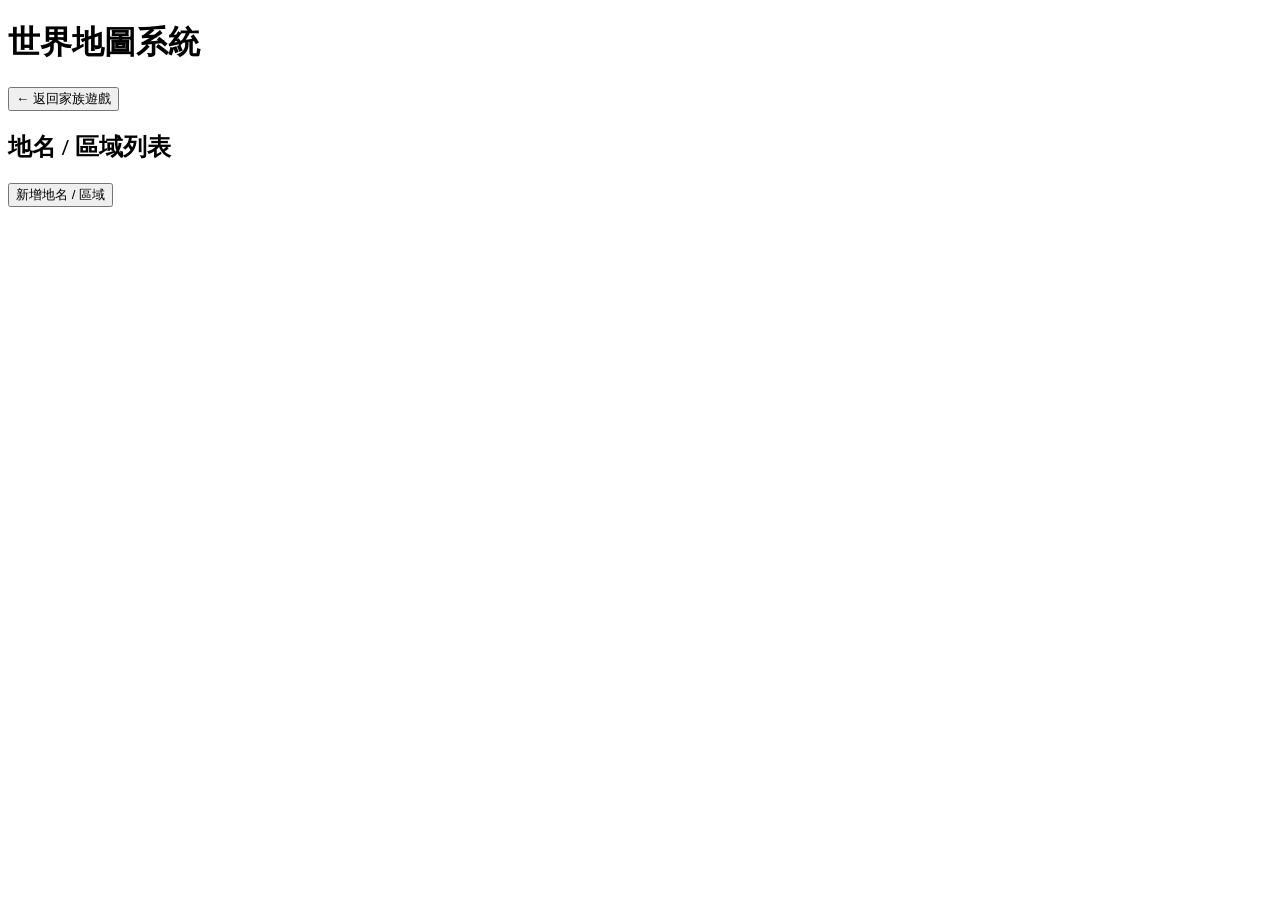
==== map.html @ db8e3d36 "Add files via upload" ====
<!DOCTYPE html>
<html lang="zh-Hant">
<head>
  <meta charset="UTF-8" />
  <title>世界地圖系統</title>
  <meta name="viewport" content="width=device-width, initial-scale=1">
  <link rel="stylesheet" href="css/style.css" />
</head>
<body>
  <div class="app">
    <header class="top-bar">
      <h1>世界地圖系統</h1>
      <button onclick="window.location='index.html'" class="back-btn">← 返回家族遊戲</button>
    </header>
    <section class="panel">
      <h2>地名 / 區域列表</h2>
      <div id="regionList"></div>
      <button id="addRegionBtn" class="primary-btn">新增地名 / 區域</button>
    </section>
    <section id="editorPanel" class="panel" style="display:none;">
      <h2 id="editorTitle">編輯地區</h2>
      <label>名稱 <input id="regionName" /></label>
      <label>描述 <textarea id="regionDesc"></textarea></label>
      <button id="saveRegionBtn" class="primary-btn">儲存</button>
      <button id="cancelEditBtn" class="secondary-btn">取消</button>
    </section>
  </div>
  <script src="js/constants.js"></script>
  <script src="js/state.js"></script>
  <script src="js/utils.js"></script>
  <script src="js/storage.js"></script>
  <script src="js/map.js"></script>
</body>
</html>
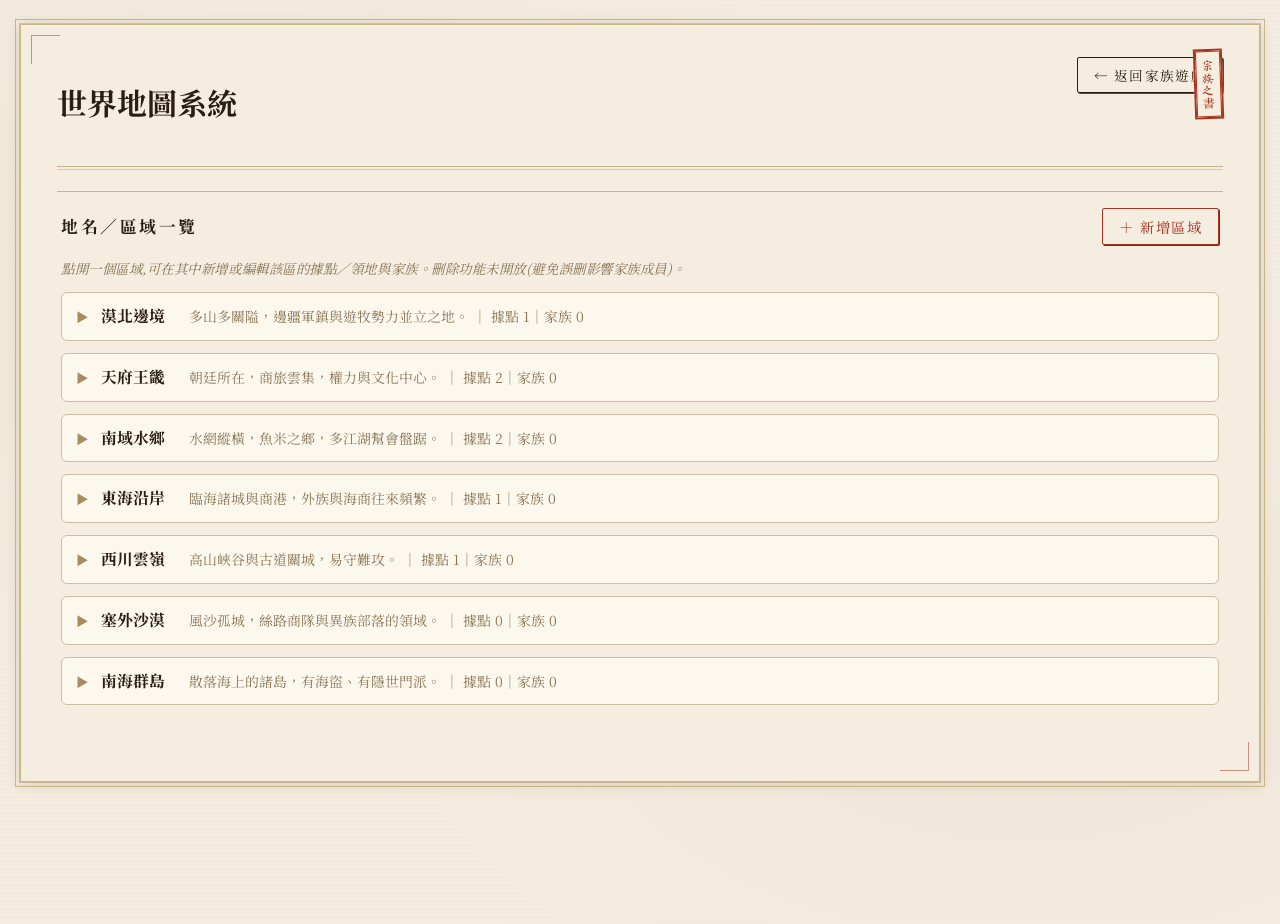
==== commit d0ab6b9e: "Add files via upload" ====
--- a/map.html
+++ b/map.html
@@ -5,6 +5,160 @@
   <title>世界地圖系統</title>
   <meta name="viewport" content="width=device-width, initial-scale=1">
   <link rel="stylesheet" href="css/style.css" />
+  <style>
+    /* 地圖頁專用的輕量樣式(避免動到共用 style.css) */
+    .map-region {
+      border: 1px solid #cfbea0;
+      border-radius: 6px;
+      margin-bottom: 12px;
+      background: #fdf8ee;
+    }
+    .map-region > summary {
+      padding: 10px 14px;
+      cursor: pointer;
+      font-weight: bold;
+      font-size: 1.05em;
+      list-style: none;
+    }
+    .map-region > summary::-webkit-details-marker { display: none; }
+    .map-region > summary::before {
+      content: "▶";
+      display: inline-block;
+      margin-right: 8px;
+      transition: transform 0.15s;
+      color: #a68d60;
+      font-size: 0.8em;
+    }
+    .map-region[open] > summary::before { transform: rotate(90deg); }
+    .map-region-desc {
+      font-weight: normal;
+      color: #8a7656;
+      font-size: 0.88em;
+      margin-left: 20px;
+    }
+    .map-region-body {
+      padding: 8px 16px 14px;
+      border-top: 1px dashed #d8c9a8;
+    }
+    .map-section-label {
+      font-weight: bold;
+      color: #6b5636;
+      margin: 10px 0 6px;
+      display: flex;
+      align-items: center;
+      gap: 8px;
+      flex-wrap: wrap;
+    }
+    /* 巢狀第二層:據點 details */
+    .map-terr {
+      border: 1px solid #d8c9a8;
+      border-radius: 4px;
+      margin: 6px 0;
+      background: #fffcf3;
+    }
+    .map-terr > summary {
+      padding: 7px 10px;
+      cursor: pointer;
+      list-style: none;
+      color: #5a4428;
+      font-size: 0.95em;
+    }
+    .map-terr > summary::-webkit-details-marker { display: none; }
+    .map-terr > summary::before {
+      content: "▸";
+      display: inline-block;
+      margin-right: 6px;
+      color: #a68d60;
+      font-size: 0.85em;
+      transition: transform 0.15s;
+    }
+    .map-terr[open] > summary::before { transform: rotate(90deg); }
+    .map-terr-meta { color: #a08b63; font-size: 0.85em; margin-left: 4px; }
+    .map-terr-body { padding: 4px 10px 8px; border-top: 1px dotted #e0d4b8; }
+    .map-item-row {
+      display: flex;
+      justify-content: space-between;
+      align-items: center;
+      padding: 6px 10px;
+      border-bottom: 1px dotted #e0d4b8;
+    }
+    .map-item-row:last-child { border-bottom: none; }
+    .map-item-main { flex: 1; }
+    .map-item-main .name { font-weight: 500; }
+    .map-item-main .meta { color: #a08b63; font-size: 0.85em; margin-left: 8px; }
+    .btn-tiny {
+      font-size: 0.8em;
+      padding: 2px 10px;
+      border: 1px solid #b19770;
+      background: #fdfaf0;
+      border-radius: 3px;
+      cursor: pointer;
+      color: #6b5636;
+    }
+    .btn-tiny:hover { background: #f0e4c8; }
+    .btn-add-inline {
+      font-size: 0.85em;
+      padding: 2px 10px;
+      border: 1px dashed #a68d60;
+      background: transparent;
+      border-radius: 3px;
+      cursor: pointer;
+      color: #6b5636;
+    }
+    .btn-add-inline:hover { background: #f5ead0; }
+    .map-empty { color: #a89670; font-style: italic; padding: 4px 10px; font-size: 0.9em; }
+    /* Modal */
+    .map-modal {
+      position: fixed;
+      inset: 0;
+      background: rgba(0,0,0,0.4);
+      display: flex;
+      align-items: center;
+      justify-content: center;
+      z-index: 100;
+    }
+    .map-modal.hidden { display: none; }
+    .map-modal-box {
+      background: #fdf8ee;
+      border: 1px solid #a68d60;
+      border-radius: 8px;
+      padding: 20px;
+      max-width: 480px;
+      width: 90%;
+      max-height: 85vh;
+      overflow-y: auto;
+      box-shadow: 0 4px 16px rgba(0,0,0,0.2);
+    }
+    .map-modal-box h3 {
+      margin: 0 0 14px;
+      padding-bottom: 8px;
+      border-bottom: 1px solid #d8c9a8;
+      color: #5a4428;
+    }
+    .map-modal-box label {
+      display: block;
+      margin-bottom: 10px;
+      color: #5a4428;
+    }
+    .map-modal-box label input,
+    .map-modal-box label select,
+    .map-modal-box label textarea {
+      width: 100%;
+      box-sizing: border-box;
+      margin-top: 4px;
+      padding: 6px 8px;
+      border: 1px solid #c0a978;
+      border-radius: 3px;
+      background: #fff;
+      font-family: inherit;
+    }
+    .map-modal-actions {
+      display: flex;
+      justify-content: flex-end;
+      gap: 8px;
+      margin-top: 16px;
+    }
+  </style>
 </head>
 <body>
   <div class="app">
@@ -12,19 +166,31 @@
       <h1>世界地圖系統</h1>
       <button onclick="window.location='index.html'" class="back-btn">← 返回家族遊戲</button>
     </header>
+
     <section class="panel">
-      <h2>地名 / 區域列表</h2>
+      <div style="display:flex; justify-content:space-between; align-items:center; margin-bottom:12px;">
+        <h2 style="margin:0;">地名／區域一覽</h2>
+        <button id="addRegionBtn" class="primary-btn">＋ 新增區域</button>
+      </div>
+      <p class="hint" style="color:#8a7656; font-size:0.9em; margin:0 0 12px;">
+        點開一個區域,可在其中新增或編輯該區的據點／領地與家族。刪除功能未開放(避免誤刪影響家族成員)。
+      </p>
       <div id="regionList"></div>
-      <button id="addRegionBtn" class="primary-btn">新增地名 / 區域</button>
-    </section>
-    <section id="editorPanel" class="panel" style="display:none;">
-      <h2 id="editorTitle">編輯地區</h2>
-      <label>名稱 <input id="regionName" /></label>
-      <label>描述 <textarea id="regionDesc"></textarea></label>
-      <button id="saveRegionBtn" class="primary-btn">儲存</button>
-      <button id="cancelEditBtn" class="secondary-btn">取消</button>
     </section>
   </div>
+
+  <!-- 共用編輯 Modal -->
+  <div id="mapModal" class="map-modal hidden">
+    <div class="map-modal-box">
+      <h3 id="modalTitle">編輯</h3>
+      <div id="modalBody"></div>
+      <div class="map-modal-actions">
+        <button type="button" class="secondary-btn" id="modalCancelBtn">取消</button>
+        <button type="button" class="primary-btn" id="modalSaveBtn">儲存</button>
+      </div>
+    </div>
+  </div>
+
   <script src="js/constants.js"></script>
   <script src="js/state.js"></script>
   <script src="js/utils.js"></script>
--- a/css/style.css
+++ b/css/style.css
@@ -0,0 +1,1329 @@
+/* ============================================================
+   宗族之書 — 古籍版 (Tome Edition)
+   只換 CSS,不動任何 JS 邏輯
+   ============================================================ */
+
+/* ---------- 字體 ---------- */
+@import url('https://fonts.googleapis.com/css2?family=Noto+Serif+TC:wght@400;500;600;700;900&family=Ma+Shan+Zheng&display=swap');
+
+:root {
+  /* 紙與墨 */
+  --paper:        #f4ede0;        /* 主紙色:暖米白 */
+  --paper-deep:   #ebe1cf;        /* 深一階,用於分區/側邊 */
+  --paper-edge:   #d9c9a8;        /* 紙緣/裝幀色 */
+  --ink:          #2b1d12;        /* 主墨色,深棕,不是純黑 */
+  --ink-soft:     #5a4632;        /* 次要文字 */
+  --ink-faint:    #8a7355;        /* 提示/次次要 */
+  --vermilion:    #a8341e;        /* 朱砂 — 標題/印章/關鍵動作 */
+  --vermilion-deep:#7e2614;       /* 朱砂深 — hover */
+  --gold:         #8b6a2a;        /* 古銅金,輔助強調 */
+  --line:         #c9b48a;        /* 主線條色 */
+  --line-soft:    #d9c9a8;        /* 弱線 */
+
+  --radius-sm: 2px;               /* 古籍幾乎沒有大圓角 */
+  --radius-md: 4px;
+
+  --shadow-page: 0 2px 14px rgba(70, 50, 20, 0.18),
+                 0 0 0 1px var(--paper-edge);
+}
+
+/* ---------- 重設與基底 ---------- */
+* { box-sizing: border-box; }
+
+html, body {
+  margin: 0;
+  padding: 0;
+}
+
+body {
+  font-family: "Noto Serif TC", "Songti TC", "PingFang TC", serif;
+  font-size: 15px;
+  line-height: 1.7;
+  color: var(--ink);
+  background:
+    /* 細微的紙紋(用兩層 radial-gradient 模擬纖維與斑點) */
+    radial-gradient(ellipse at 20% 30%, rgba(139, 106, 42, 0.04) 0%, transparent 50%),
+    radial-gradient(ellipse at 80% 70%, rgba(168, 52, 30, 0.03) 0%, transparent 50%),
+    repeating-linear-gradient(
+      0deg,
+      transparent 0px,
+      transparent 2px,
+      rgba(139, 106, 42, 0.012) 2px,
+      rgba(139, 106, 42, 0.012) 4px
+    ),
+    var(--paper);
+  min-height: 100vh;
+}
+
+/* ---------- 整體裝幀 .app — 開卷的對開書頁 ---------- */
+.app {
+  max-width: 1240px;
+  margin: 24px auto;
+  padding: 32px 36px 40px;
+  background: var(--paper);
+  position: relative;
+  /* 古籍對開書頁的雙線裝幀 */
+  border: 1px solid var(--line);
+  outline: 1px solid var(--line);
+  outline-offset: 4px;
+  box-shadow: var(--shadow-page);
+}
+
+/* 書頁四角的裝飾性「魚尾」/角花 */
+.app::before,
+.app::after {
+  content: "";
+  position: absolute;
+  width: 28px;
+  height: 28px;
+  border: 1px solid var(--vermilion);
+  opacity: 0.5;
+  pointer-events: none;
+}
+.app::before {
+  top: 10px; left: 10px;
+  border-right: none; border-bottom: none;
+}
+.app::after {
+  bottom: 10px; right: 10px;
+  border-left: none; border-top: none;
+}
+
+/* ---------- 頂部 .top-bar — 題簽 + 章印 ---------- */
+.top-bar {
+  display: flex;
+  justify-content: space-between;
+  align-items: flex-start;
+  gap: 24px;
+  padding-bottom: 18px;
+  margin-bottom: 24px;
+  border-bottom: 1px solid var(--line);
+  position: relative;
+  flex-wrap: wrap;
+}
+
+/* 題簽下面再加一條細線,雙線分隔(古籍版心) */
+.top-bar::after {
+  content: "";
+  position: absolute;
+  left: 0; right: 0; bottom: -4px;
+  border-bottom: 1px solid var(--line-soft);
+}
+
+.title-block h1 {
+  margin: 0 0 6px;
+  font-family: "Noto Serif TC", serif;
+  font-weight: 900;
+  font-size: 1.9rem;
+  letter-spacing: 0.15em;
+  color: var(--ink);
+  /* 標題前一條短墨槓,像書名旁的句讀 */
+  position: relative;
+  padding-left: 18px;
+}
+.title-block h1::before {
+  content: "";
+  position: absolute;
+  left: 0; top: 50%;
+  transform: translateY(-50%);
+  width: 6px;
+  height: 1.4em;
+  background: var(--vermilion);
+}
+
+.subtitle {
+  margin: 2px 0;
+  font-size: 0.92rem;
+  color: var(--ink-soft);
+  letter-spacing: 0.05em;
+}
+.subtitle.small {
+  font-size: 0.85rem;
+  color: var(--ink-faint);
+}
+
+/* 朱文方印 — 放在右上角,作為「宗族之書」的視覺定錨 */
+.top-bar::before {
+  content: "宗\A族\A之\A書";
+  white-space: pre;
+  position: absolute;
+  right: 0;
+  top: -8px;
+  font-family: "Ma Shan Zheng", "Noto Serif TC", serif;
+  font-size: 0.75rem;
+  line-height: 1.05;
+  color: var(--vermilion);
+  background: var(--paper);
+  border: 2px solid var(--vermilion);
+  padding: 8px 6px;
+  text-align: center;
+  letter-spacing: 0.05em;
+  /* 章印的微微歪斜 */
+  transform: rotate(-2deg);
+  box-shadow: inset 0 0 0 1px var(--vermilion);
+}
+
+.top-actions {
+  display: flex;
+  gap: 8px;
+  flex-wrap: wrap;
+  margin-top: 6px;
+  margin-right: 70px; /* 讓出章印的位置 */
+}
+
+/* ---------- 主版心 .layout ---------- */
+.layout {
+  display: grid;
+  grid-template-columns: minmax(340px, 380px) minmax(0, 1fr);
+  gap: 24px;
+  position: relative;
+}
+
+/* 兩欄之間的版心分隔線(古籍版式) */
+.layout::before {
+  content: "";
+  position: absolute;
+  left: calc(380px + 12px);
+  top: 0; bottom: 0;
+  border-left: 1px solid var(--line-soft);
+  /* 雙線 */
+  box-shadow: 2px 0 0 -1px var(--line-soft);
+  pointer-events: none;
+}
+
+@media (max-width: 980px) {
+  .layout { grid-template-columns: 1fr; gap: 16px; }
+  .layout::before { display: none; }
+  .app { padding: 22px 18px 28px; margin: 12px; }
+}
+
+/* ---------- 卡片 .card — 一則一則的書頁段落 ---------- */
+.card {
+  background: transparent;
+  border: none;
+  border-top: 1px solid var(--line);
+  padding: 16px 4px 18px;
+  margin-bottom: 8px;
+  border-radius: 0;
+  box-shadow: none;
+  position: relative;
+}
+
+.card:first-child {
+  border-top: none;
+  padding-top: 4px;
+}
+
+/* 卡標題 — 像章節標題 */
+.card-title {
+  margin: 0 0 14px;
+  font-family: "Noto Serif TC", serif;
+  font-weight: 700;
+  font-size: 1.08rem;
+  color: var(--ink);
+  letter-spacing: 0.18em;
+  /* 標題前後的「點」,模擬古籍卷首的句讀符 */
+  display: flex;
+  align-items: center;
+  gap: 10px;
+}
+.card-title::before {
+  content: "◆";
+  color: var(--vermilion);
+  font-size: 0.7em;
+}
+.card-title::after {
+  content: "";
+  flex: 1;
+  border-bottom: 1px dotted var(--line);
+}
+
+/* ---------- 表單元素 — 像在紙上書寫 ---------- */
+label {
+  font-size: 0.85rem;
+  color: var(--ink-soft);
+  display: block;
+  margin-bottom: 6px;
+  letter-spacing: 0.06em;
+}
+
+input[type="text"],
+input[type="number"],
+input[type="file"],
+select,
+textarea {
+  width: 100%;
+  padding: 8px 10px;
+  border: none;
+  border-bottom: 1px solid var(--line);
+  background: rgba(255, 255, 255, 0.35);
+  color: var(--ink);
+  font-size: 0.95rem;
+  font-family: inherit;
+  outline: none;
+  border-radius: 0;
+  transition: border-color 0.2s, background 0.2s;
+}
+
+textarea {
+  resize: vertical;
+  min-height: 60px;
+  border: 1px solid var(--line);
+  background: rgba(255, 255, 255, 0.4);
+}
+
+input:focus,
+select:focus,
+textarea:focus {
+  border-color: var(--vermilion);
+  background: rgba(255, 255, 255, 0.6);
+  box-shadow: 0 1px 0 0 var(--vermilion);
+}
+
+/* select 箭頭重做 */
+select {
+  appearance: none;
+  -webkit-appearance: none;
+  background-image:
+    linear-gradient(45deg, transparent 50%, var(--ink-faint) 50%),
+    linear-gradient(135deg, var(--ink-faint) 50%, transparent 50%);
+  background-position:
+    calc(100% - 14px) 50%,
+    calc(100% - 9px) 50%;
+  background-size: 5px 5px;
+  background-repeat: no-repeat;
+  padding-right: 28px;
+}
+
+.form-row {
+  display: grid;
+  grid-template-columns: repeat(2, minmax(0, 1fr));
+  gap: 12px;
+  margin-bottom: 10px;
+}
+@media (max-width: 650px) {
+  .form-row { grid-template-columns: 1fr; }
+}
+
+.small-row {
+  display: flex;
+  gap: 8px;
+  margin-top: 8px;
+  align-items: center;
+}
+.small-row input { flex: 1; }
+
+.inline-input {
+  display: flex;
+  align-items: center;
+  gap: 6px;
+}
+.inline-input input { flex: 1; }
+.inline-input span { color: var(--ink-faint); }
+
+/* ---------- 按鈕 — 木刻牌匾感 ---------- */
+.btn,
+.primary-btn,
+.secondary-btn,
+.back-btn {
+  display: inline-block;
+  padding: 7px 16px;
+  border: 1px solid var(--ink);
+  background: var(--paper);
+  color: var(--ink);
+  font-family: inherit;
+  font-size: 0.9rem;
+  letter-spacing: 0.1em;
+  cursor: pointer;
+  border-radius: var(--radius-sm);
+  white-space: nowrap;
+  transition: all 0.15s ease;
+  box-shadow: 1px 1px 0 0 var(--ink-soft);
+}
+
+.btn:hover,
+.primary-btn:hover,
+.secondary-btn:hover,
+.back-btn:hover {
+  background: var(--ink);
+  color: var(--paper);
+  transform: translate(1px, 1px);
+  box-shadow: 0 0 0 0 var(--ink-soft);
+}
+
+.btn-primary,
+.primary-btn {
+  border-color: var(--vermilion);
+  color: var(--vermilion);
+  box-shadow: 1px 1px 0 0 var(--vermilion-deep);
+}
+.btn-primary:hover,
+.primary-btn:hover {
+  background: var(--vermilion);
+  color: var(--paper);
+}
+
+.btn-danger {
+  border-color: var(--vermilion-deep);
+  color: var(--vermilion-deep);
+}
+.btn-danger:hover {
+  background: var(--vermilion-deep);
+  color: var(--paper);
+}
+
+.btn-small {
+  font-size: 0.82rem;
+  padding: 5px 12px;
+  letter-spacing: 0.08em;
+}
+
+.btn-secondary {
+  border-style: dashed;
+}
+
+.back-btn {
+  font-size: 0.85rem;
+}
+
+.card-footer {
+  margin-top: 12px;
+  display: flex;
+  justify-content: flex-end;
+  gap: 8px;
+  flex-wrap: wrap;
+}
+
+.button-row {
+  display: flex;
+  flex-wrap: wrap;
+  gap: 8px;
+  margin-top: 8px;
+}
+.button-row.right { justify-content: flex-end; }
+
+/* ---------- 列表 / 家族列表 — 像族譜條目 ---------- */
+.list {
+  max-height: 240px;
+  overflow: auto;
+  border-top: 1px solid var(--line);
+  border-bottom: 1px solid var(--line);
+  background: rgba(255, 255, 255, 0.2);
+  border-radius: 0;
+}
+
+.list-item {
+  padding: 10px 12px;
+  border-bottom: 1px dotted var(--line-soft);
+  display: flex;
+  justify-content: space-between;
+  gap: 8px;
+  cursor: pointer;
+  font-size: 0.92rem;
+  transition: background 0.15s;
+}
+.list-item:last-child { border-bottom: none; }
+.list-item:hover {
+  background: rgba(168, 52, 30, 0.06);
+}
+.list-item.active {
+  background: rgba(168, 52, 30, 0.12);
+  box-shadow: inset 3px 0 0 0 var(--vermilion);
+}
+
+.list-main {
+  display: flex;
+  flex-direction: column;
+}
+.list-title {
+  font-weight: 600;
+  color: var(--ink);
+  letter-spacing: 0.08em;
+}
+.list-sub {
+  font-size: 0.82rem;
+  color: var(--ink-faint);
+  margin-top: 2px;
+}
+
+/* ---------- 徽章 / 標籤 ---------- */
+.badge {
+  border-radius: var(--radius-sm);
+  border: 1px solid var(--line);
+  background: var(--paper);
+  color: var(--ink-soft);
+  padding: 2px 8px;
+  font-size: 0.78rem;
+  letter-spacing: 0.06em;
+}
+
+.pills {
+  display: flex;
+  flex-wrap: wrap;
+  gap: 6px;
+  margin-top: 6px;
+}
+.pill {
+  border-radius: var(--radius-sm);
+  border: 1px solid var(--line);
+  background: rgba(255, 255, 255, 0.4);
+  color: var(--ink);
+  padding: 4px 10px;
+  font-size: 0.82rem;
+  cursor: pointer;
+  letter-spacing: 0.05em;
+  transition: all 0.15s;
+}
+.pill:hover {
+  background: var(--vermilion);
+  color: var(--paper);
+  border-color: var(--vermilion);
+}
+
+/* ---------- 輔佐官對話框 — 奏摺風 ---------- */
+.log {
+  max-height: 200px;
+  overflow: auto;
+  border: 1px solid var(--line);
+  background:
+    repeating-linear-gradient(
+      0deg,
+      transparent 0px,
+      transparent 27px,
+      rgba(139, 106, 42, 0.08) 27px,
+      rgba(139, 106, 42, 0.08) 28px
+    ),
+    rgba(255, 255, 255, 0.35);
+  padding: 10px 14px;
+  font-size: 0.92rem;
+  line-height: 1.85;
+  color: var(--ink);
+  border-radius: 0;
+}
+.log p {
+  margin: 0;
+  padding: 0;
+}
+/* 輔佐官說的話 */
+.log p:first-child { color: var(--ink); }
+
+/* ---------- 提示 ---------- */
+.hint {
+  font-size: 0.82rem;
+  color: var(--ink-faint);
+  letter-spacing: 0.04em;
+  font-style: italic;
+}
+
+/* ---------- 詳情區 ---------- */
+.detail {
+  font-size: 0.92rem;
+  color: var(--ink);
+}
+.detail-section {
+  margin-bottom: 10px;
+  padding-bottom: 8px;
+  border-bottom: 1px dotted var(--line-soft);
+}
+.detail-section:last-child { border-bottom: none; }
+
+.detail-label {
+  font-size: 0.78rem;
+  color: var(--ink-faint);
+  letter-spacing: 0.08em;
+  margin-bottom: 2px;
+}
+.detail-value {
+  font-size: 0.95rem;
+  color: var(--ink);
+}
+
+/* ---------- Modal — 像折頁公文 ---------- */
+.modal {
+  position: fixed;
+  inset: 0;
+  background: rgba(43, 29, 18, 0.45);
+  display: flex;
+  align-items: center;
+  justify-content: center;
+  z-index: 100;
+}
+.modal.hidden { display: none; }
+.modal-content {
+  background: var(--paper);
+  border: 1px solid var(--ink);
+  outline: 1px solid var(--ink);
+  outline-offset: 3px;
+  padding: 24px 26px;
+  max-width: 480px;
+  width: calc(100% - 40px);
+  border-radius: 0;
+  box-shadow: 0 10px 40px rgba(43, 29, 18, 0.3);
+  position: relative;
+}
+.modal-content h3 {
+  margin: 0 0 12px;
+  font-family: "Noto Serif TC", serif;
+  font-weight: 700;
+  letter-spacing: 0.15em;
+  color: var(--vermilion);
+  padding-bottom: 8px;
+  border-bottom: 1px solid var(--line);
+}
+.modal-body {
+  font-size: 0.95rem;
+  line-height: 1.85;
+  margin-bottom: 14px;
+  color: var(--ink);
+}
+
+/* ---------- 區域概覽 ---------- */
+.region-block {
+  margin-bottom: 10px;
+  padding-bottom: 8px;
+  border-bottom: 1px dotted var(--line-soft);
+}
+.region-block:last-child { border-bottom: none; }
+.region-title {
+  font-weight: 600;
+  font-size: 0.96rem;
+  color: var(--ink);
+  letter-spacing: 0.08em;
+}
+.region-sub {
+  font-size: 0.82rem;
+  color: var(--ink-faint);
+  margin-top: 2px;
+}
+
+.option-edit {
+  cursor: pointer;
+  color: var(--vermilion);
+  padding: 0 4px;
+  font-size: 0.85rem;
+}
+.option-edit:hover { text-decoration: underline; }
+
+/* ---------- 工具類 ---------- */
+.hidden { display: none !important; }
+
+/* ---------- 地圖頁專用 ---------- */
+.panel {
+  background: transparent;
+  border-top: 1px solid var(--line);
+  padding: 16px 4px;
+  margin-bottom: 8px;
+}
+.panel h2 {
+  margin: 0 0 14px;
+  font-weight: 700;
+  letter-spacing: 0.15em;
+  font-size: 1.05rem;
+}
+.item-block {
+  padding: 12px 14px;
+  margin-bottom: 10px;
+  border: 1px solid var(--line);
+  background: rgba(255, 255, 255, 0.3);
+}
+.item-block h3 {
+  margin: 0 0 6px;
+  font-size: 1rem;
+  color: var(--vermilion);
+  letter-spacing: 0.1em;
+}
+.item-block p {
+  margin: 0 0 8px;
+  color: var(--ink-soft);
+  font-size: 0.9rem;
+}
+
+/* ---------- 捲軸樣式 ---------- */
+::-webkit-scrollbar {
+  width: 10px;
+  height: 10px;
+}
+::-webkit-scrollbar-track {
+  background: var(--paper-deep);
+}
+::-webkit-scrollbar-thumb {
+  background: var(--line);
+  border: 2px solid var(--paper-deep);
+  border-radius: 0;
+}
+::-webkit-scrollbar-thumb:hover {
+  background: var(--ink-faint);
+}
+
+/* ---------- 父母選擇浮窗(原本 inline style 的也順手覆蓋) ---------- */
+#parentSelectDialog {
+  position: fixed !important;
+  bottom: 20px !important;
+  right: 20px !important;
+  display: none;             /* 預設隱藏, JS 切成 block 顯示 */
+  max-width: 260px;
+  padding: 15px;
+  z-index: 99999;
+  background: var(--paper) !important;
+  border: 1px solid var(--ink) !important;
+  outline: 1px solid var(--ink);
+  outline-offset: 3px;
+  border-radius: 0 !important;
+  box-shadow: 0 8px 24px rgba(43, 29, 18, 0.25) !important;
+  font-family: "Noto Serif TC", serif;
+  color: var(--ink);
+}
+#parentSelectText {
+  margin-bottom: 10px;
+}
+#parentSelectButtons {
+  display: flex;
+  flex-direction: column;
+  gap: 6px;
+  margin-bottom: 10px;
+}
+#parentSelectDialog button {
+  font-family: inherit;
+  border: 1px solid var(--ink);
+  background: var(--paper);
+  color: var(--ink);
+  padding: 6px 12px;
+  border-radius: var(--radius-sm);
+  cursor: pointer;
+  letter-spacing: 0.06em;
+}
+#parentSelectDialog button:hover {
+  background: var(--ink);
+  color: var(--paper);
+}
+
+/* ---------- 字體應用到所有輸入元素 ---------- */
+button, input, select, textarea {
+  font-family: "Noto Serif TC", "Songti TC", "PingFang TC", serif;
+}
+
+/* ============================================================
+   修補:人物詳情區的按鈕擠成一團問題
+   原本 game.js 用 appendChild 直接平鋪 button + select,
+   沒有任何間距,在這個古籍 CSS 下會黏死。下面這段給呼吸感。
+   ============================================================ */
+
+/* 動作按鈕群:讓所有 button 用 flex gap 排列 */
+.action-group {
+  display: flex;
+  flex-wrap: wrap;
+  gap: 8px;
+  margin-bottom: 16px;
+  padding-bottom: 14px;
+  border-bottom: 1px dotted var(--line-soft);
+}
+
+/* 詳情區 select 與按鈕之間的呼吸 */
+.detail select,
+.detail input[type="text"],
+.detail input[type="number"] {
+  margin-top: 6px;
+  margin-bottom: 6px;
+}
+
+/* 詳情區裡裸 appendChild 的 button:給點上下邊距,避免黏死 */
+.detail > button,
+.detail-section > button,
+#personContent > button,
+#addSpouseBox > button,
+#personEditForm > button {
+  margin-top: 6px;
+  margin-right: 6px;
+}
+
+/* 領養子女區塊 — 上面加分隔 */
+#personContent h4,
+.detail h4 {
+  margin: 16px 0 8px;
+  padding-top: 12px;
+  border-top: 1px dotted var(--line-soft);
+  font-size: 0.95rem;
+  font-weight: 600;
+  color: var(--ink-soft);
+  letter-spacing: 0.1em;
+}
+
+/* 詳情區裡的 select、input 與按鈕排成一行時要對齊高度 */
+.detail select,
+.detail input {
+  min-height: 36px;
+}
+
+/* 詳情區裡的小區段 - 配偶選擇、領養等小工具列 */
+.detail-tools {
+  display: flex;
+  flex-wrap: wrap;
+  gap: 8px;
+  align-items: center;
+  margin: 8px 0;
+}
+
+
+/* ============================================================
+   v4 新增:關係列表(配偶/父母/子女分行顯示)+ 摺疊式成員列表
+   ============================================================ */
+
+/* ---------- 關係列表 — 配偶/子女/父母分行 ---------- */
+.relation-list {
+  margin-bottom: 8px;
+}
+.relation-item {
+  padding: 4px 0;
+  font-size: 0.95rem;
+  color: var(--ink);
+  line-height: 1.6;
+}
+.relation-item + .relation-item {
+  border-top: 1px dotted var(--line-soft);
+}
+.relation-label {
+  display: inline-block;
+  min-width: 2.5em;
+  color: var(--vermilion);
+  font-weight: 600;
+  margin-right: 4px;
+  letter-spacing: 0.05em;
+}
+.relation-meta {
+  color: var(--ink-faint);
+  font-size: 0.85rem;
+  margin-left: 4px;
+}
+.relation-empty {
+  color: var(--ink-faint);
+  font-size: 0.9rem;
+  font-style: italic;
+  padding: 2px 0;
+}
+
+/* ---------- 已解約/破局的婚配紀錄 ---------- */
+/* 婚事曾締結但未終成,以淡化色與灰邊呈現,玩家可一眼分辨「現役」與「歷史」配偶 */
+.relation-item.relation-dissolved {
+  opacity: 0.72;
+  position: relative;
+  padding-left: 8px;
+  border-left: 2px solid var(--ink-faint);
+}
+.relation-item.relation-dissolved .person-link {
+  border-bottom-style: dashed;
+  color: var(--ink-faint);
+}
+.relation-dissolve-note {
+  margin-top: 3px;
+  margin-left: 4px;
+  font-size: 0.82rem;
+  color: var(--ink-faint);
+  font-style: italic;
+}
+
+/* ---------- 婚姻紀錄的「過往痕跡」flag chips ---------- */
+/* 顯示在每段婚姻紀錄下方,內容由 render-person.js 的 getPairFlagsForRender 填入 */
+.relation-flags {
+  margin-top: 4px;
+  margin-left: 4px;
+  display: flex;
+  flex-wrap: wrap;
+  gap: 4px;
+}
+.pair-flag-chip {
+  display: inline-block;
+  padding: 2px 8px;
+  background: #ede0c5;
+  border: 1px solid #c9b07e;
+  border-radius: 10px;
+  font-size: 0.78rem;
+  color: #4a3f33;
+  line-height: 1.4;
+}
+
+/* ---------- 人名連結 — 點擊跳轉 ---------- */
+.person-link {
+  color: var(--ink);
+  text-decoration: none;
+  border-bottom: 1px dotted var(--vermilion);
+  padding: 0 2px;
+  transition: all 0.15s ease;
+  cursor: pointer;
+}
+.person-link:hover {
+  background: rgba(168, 52, 30, 0.1);
+  color: var(--vermilion-deep);
+  border-bottom-color: var(--vermilion-deep);
+  border-bottom-style: solid;
+}
+.person-link:active {
+  background: rgba(168, 52, 30, 0.2);
+}
+
+/* ---------- 摺疊式成員列表 — <details> ---------- */
+.member-item {
+  border-top: 1px solid var(--line-soft);
+  padding: 0;
+  background: transparent;
+  /* 覆寫 details 預設樣式 */
+}
+.member-item:first-child {
+  border-top: none;
+}
+.member-item[open] {
+  background: rgba(168, 52, 30, 0.03);
+}
+.member-item.active {
+  background: rgba(168, 52, 30, 0.08);
+  box-shadow: inset 3px 0 0 0 var(--vermilion);
+}
+.member-item.deceased .member-name {
+  color: var(--ink-faint);
+}
+
+/* summary 的箭頭 — 自定義朱砂三角 */
+.member-summary {
+  padding: 10px 14px 10px 24px;
+  cursor: pointer;
+  list-style: none;          /* 移除預設三角 */
+  position: relative;
+  display: block;
+  transition: background 0.15s;
+}
+.member-summary::-webkit-details-marker {
+  display: none;             /* Safari */
+}
+.member-summary::before {
+  content: "▸";
+  position: absolute;
+  left: 8px;
+  top: 50%;
+  transform: translateY(-50%);
+  color: var(--vermilion);
+  font-size: 0.8rem;
+  transition: transform 0.2s ease;
+}
+.member-item[open] > .member-summary::before {
+  transform: translateY(-50%) rotate(90deg);
+}
+.member-summary:hover {
+  background: rgba(168, 52, 30, 0.06);
+}
+
+.member-name {
+  font-weight: 600;
+  font-size: 1rem;
+  color: var(--ink);
+  letter-spacing: 0.05em;
+  margin-right: 8px;
+}
+.member-info {
+  display: block;
+  font-size: 0.85rem;
+  color: var(--ink-faint);
+  margin-top: 2px;
+  letter-spacing: 0.04em;
+}
+
+/* v7+:家族成員列表上的現任職位摘要 */
+.member-appt {
+  display: inline-block;
+  margin-top: 4px;
+  margin-left: 0;
+  padding: 2px 8px;
+  font-size: 0.78rem;
+  color: var(--vermilion);
+  background: rgba(168, 52, 30, 0.06);
+  border: 1px solid rgba(168, 52, 30, 0.25);
+  border-left: 2px solid var(--vermilion);
+  letter-spacing: 0.05em;
+  line-height: 1.5;
+}
+
+/* 展開區內容 */
+.member-body {
+  padding: 4px 14px 14px 24px;
+  border-top: 1px dotted var(--line-soft);
+  background: rgba(255, 255, 255, 0.25);
+}
+.member-relations {
+  display: grid;
+  grid-template-columns: 4em 1fr;
+  gap: 6px 12px;
+  margin-top: 6px;
+}
+.member-relations-label {
+  color: var(--ink-faint);
+  font-size: 0.82rem;
+  letter-spacing: 0.06em;
+  padding-top: 4px;
+}
+.member-relations-value {
+  font-size: 0.9rem;
+  color: var(--ink);
+}
+.member-relations-value .relation-item {
+  padding: 2px 0;
+}
+.member-relations-value .relation-item + .relation-item {
+  border-top: none;
+}
+
+/* ---------- 修改父母 modal — 內部 select 樣式調整 ---------- */
+#editParentsModal .modal-body select {
+  margin-top: 4px;
+}
+#editParentsModal .modal-body label {
+  font-weight: 600;
+  color: var(--ink);
+  letter-spacing: 0.06em;
+}
+
+/* ============================================================
+   v5 新增:代數分組標題
+   ============================================================ */
+.generation-header {
+  display: flex;
+  align-items: center;
+  gap: 10px;
+  padding: 6px 12px;
+  margin-top: 6px;
+  background: rgba(168, 52, 30, 0.07);   /* 朱砂極淡底色 */
+  font-family: "Noto Serif TC", serif;
+  /* 第一條分組標題前不留空 */
+}
+.generation-header:first-child {
+  margin-top: 0;
+}
+.generation-title {
+  color: var(--vermilion);
+  font-weight: 700;
+  font-size: 0.88rem;
+  letter-spacing: 0.4em;          /* 字距大一點,有刻印感 */
+  flex-shrink: 0;
+}
+.generation-rule {
+  flex: 1;
+  border-bottom: 1px dotted rgba(168, 52, 30, 0.25);
+  margin: 0 4px;
+}
+.generation-count {
+  color: var(--ink-faint);
+  font-size: 0.78rem;
+  letter-spacing: 0.05em;
+  flex-shrink: 0;
+}
+
+/* 分組標題後第一個成員不要再畫頂部 border (避免雙線) */
+.generation-header + .member-item {
+  border-top: none;
+}
+
+/* ============================================================
+   v6 新增樣式
+   ============================================================ */
+
+/* ---- 區域可展開 ---- */
+.region-block-collapsible {
+  cursor: default;
+}
+.region-block-collapsible > summary {
+  cursor: pointer;
+  list-style: none;
+  position: relative;
+  padding-right: 18px;
+}
+.region-block-collapsible > summary::-webkit-details-marker {
+  display: none;
+}
+.region-block-collapsible > summary::after {
+  content: "▸";
+  position: absolute;
+  right: 4px;
+  top: 0;
+  color: var(--ink-faint);
+  font-size: 0.75rem;
+  transition: transform 0.15s ease;
+}
+.region-block-collapsible[open] > summary::after {
+  transform: rotate(90deg);
+}
+.region-block-collapsible > summary:hover .region-title {
+  color: var(--vermilion);
+}
+.region-summary {
+  display: block;
+}
+.region-body {
+  margin-top: 8px;
+  padding: 8px 4px 4px 8px;
+  border-left: 2px solid var(--line-soft);
+}
+.region-section-label {
+  font-size: 0.78rem;
+  color: var(--ink-faint);
+  letter-spacing: 0.08em;
+  margin-top: 8px;
+  margin-bottom: 4px;
+}
+.region-section-label:first-child {
+  margin-top: 0;
+}
+.region-territory-list {
+  display: flex;
+  flex-wrap: wrap;
+  gap: 4px 8px;
+  margin-bottom: 4px;
+}
+.region-territory-tag {
+  font-size: 0.82rem;
+  color: var(--ink);
+  padding: 1px 6px;
+  border: 1px dotted var(--line-soft);
+  border-radius: 2px;
+  background: rgba(0,0,0,0.015);
+}
+.region-family-list {
+  display: flex;
+  flex-direction: column;
+  gap: 4px;
+}
+.region-family-link {
+  display: flex;
+  justify-content: space-between;
+  align-items: baseline;
+  gap: 10px;
+  padding: 4px 6px;
+  border-bottom: 1px dotted var(--line-soft);
+  text-decoration: none;
+  color: var(--ink);
+  transition: background 0.1s ease;
+}
+.region-family-link:last-child {
+  border-bottom: none;
+}
+.region-family-link:hover {
+  background: rgba(180, 60, 40, 0.05);
+}
+.region-family-name {
+  font-weight: 600;
+  color: var(--vermilion);
+  font-size: 0.92rem;
+}
+.region-family-meta {
+  color: var(--ink-faint);
+  font-size: 0.78rem;
+  text-align: right;
+  flex-shrink: 0;
+}
+.region-empty {
+  font-size: 0.82rem;
+  color: var(--ink-faint);
+  font-style: italic;
+  padding: 2px 4px;
+}
+
+/* ---- 家族詳情:聯姻紀錄(分組摘要) ---- */
+.marriage-summary-list {
+  display: flex;
+  flex-direction: column;
+  gap: 4px;
+}
+.marriage-gen-line {
+  padding: 4px 0;
+  line-height: 1.9;
+  border-bottom: 1px dotted var(--line-soft);
+}
+.marriage-gen-line:last-child {
+  border-bottom: none;
+}
+.marriage-gen-label {
+  font-weight: 600;
+  font-size: 0.88rem;
+  color: var(--ink);
+  letter-spacing: 0.08em;
+  margin-right: 6px;
+}
+.marriage-group {
+  display: inline-block;
+  vertical-align: top;
+  margin-right: 0;
+}
+.marriage-group-summary {
+  display: inline-flex;
+  align-items: baseline;
+  cursor: pointer;
+  list-style: none;
+  font-size: 0.88rem;
+  padding: 1px 2px;
+  border-radius: 2px;
+  transition: background 0.1s ease;
+}
+.marriage-group-summary::-webkit-details-marker {
+  display: none;
+}
+.marriage-group-summary:hover {
+  background: rgba(180, 60, 40, 0.06);
+}
+.marriage-group[open] > .marriage-group-summary {
+  background: rgba(180, 60, 40, 0.04);
+}
+.marriage-group-count {
+  color: var(--ink-faint);
+  font-size: 0.82rem;
+  margin-left: 2px;
+}
+.marriage-group-sep {
+  color: var(--ink-faint);
+  margin-right: 2px;
+}
+.marriage-group-detail {
+  display: block;
+  margin-top: 6px;
+  margin-bottom: 8px;
+  margin-left: 12px;
+  padding: 6px 8px;
+  border-left: 2px solid var(--line-soft);
+  background: rgba(0,0,0,0.012);
+}
+.marriage-item {
+  padding: 4px 0;
+  border-bottom: 1px dotted var(--line-soft);
+}
+.marriage-item:last-child {
+  border-bottom: none;
+}
+.marriage-line {
+  font-size: 0.9rem;
+  line-height: 1.5;
+}
+.marriage-line-meta {
+  font-size: 0.8rem;
+  color: var(--ink-faint);
+  margin-top: 2px;
+}
+.marriage-tag {
+  font-size: 0.85rem;
+  padding: 0 3px;
+  letter-spacing: 0.03em;
+}
+.marriage-tag-internal {
+  color: rgba(120, 100, 60, 0.95);
+}
+.marriage-tag-external {
+  color: var(--vermilion);
+  font-weight: 500;
+}
+.marriage-meta {
+  color: var(--ink-faint);
+  font-size: 0.8rem;
+}
+.marriage-link {
+  color: var(--ink-faint);
+}
+.marriage-status {
+  display: inline-block;
+  margin-left: 4px;
+  padding: 0 5px;
+  font-size: 0.72rem;
+  border-radius: 2px;
+  letter-spacing: 0.04em;
+}
+.marriage-status-ended {
+  background: rgba(80, 80, 80, 0.12);
+  color: rgba(80, 80, 80, 0.95);
+  border: 1px solid rgba(80, 80, 80, 0.25);
+}
+.marriage-status-pending {
+  background: rgba(180, 140, 40, 0.1);
+  color: rgba(140, 100, 30, 0.95);
+  border: 1px solid rgba(180, 140, 40, 0.3);
+}
+/* v6+:破局狀態 */
+.marriage-status-dissolved {
+  background: rgba(163, 73, 30, 0.12);
+  color: rgba(120, 50, 20, 0.95);
+  border: 1px solid rgba(163, 73, 30, 0.3);
+}
+/* v6+:曾配項目 */
+.ex-spouse-item {
+  opacity: 0.85;
+}
+.ex-spouse-item .person-link {
+  color: rgba(120, 90, 70, 0.95);
+  text-decoration: line-through wavy rgba(163, 73, 30, 0.4);
+}
+.ex-spouse-meta {
+  color: rgba(120, 50, 20, 0.85);
+  font-style: italic;
+}
+
+/* ---- 人物詳情:備註編輯 ---- */
+.btn-inline-edit {
+  margin-left: 8px;
+  font-size: 0.72rem;
+  padding: 1px 6px;
+  vertical-align: middle;
+}
+.notes-textarea {
+  width: 100%;
+  box-sizing: border-box;
+  font-family: inherit;
+  font-size: 0.9rem;
+  line-height: 1.55;
+  padding: 6px 8px;
+  border: 1px solid var(--line);
+  background: rgba(255, 252, 246, 0.6);
+  resize: vertical;
+  min-height: 60px;
+}
+.notes-textarea:focus {
+  outline: none;
+  border-color: var(--vermilion);
+}
+.notes-edit-actions {
+  margin-top: 6px;
+  display: flex;
+  gap: 6px;
+}
+
+/* ============================================================
+   v7+:名位卷宗 — 人物詳情頁的任職區塊樣式
+   ============================================================ */
+.appt-list {
+  list-style: none;
+  padding: 0;
+  margin: 0.3rem 0 0 0;
+}
+.appt-list > li {
+  padding: 0.4rem 0.6rem;
+  margin-bottom: 0.3rem;
+  background: rgba(255, 252, 246, 0.5);
+  border: 1px solid var(--line, rgba(107,85,48,.25));
+  border-left: 3px solid var(--vermilion, #8b2a1f);
+  font-size: 0.88rem;
+  line-height: 1.55;
+  display: flex;
+  flex-wrap: wrap;
+  align-items: center;
+  gap: 0.4rem;
+}
+.appt-list-history > li {
+  border-left-color: rgba(107,85,48,.4);
+  opacity: 0.85;
+  background: rgba(255, 252, 246, 0.3);
+}
+.appt-pos {
+  font-weight: 600;
+  color: var(--vermilion, #8b2a1f);
+}
+.appt-year {
+  font-size: 0.78rem;
+  color: var(--muted, #6a5940);
+  letter-spacing: 0.05em;
+}
+.appt-note {
+  font-style: italic;
+  color: var(--muted, #6a5940);
+  font-size: 0.82rem;
+}
